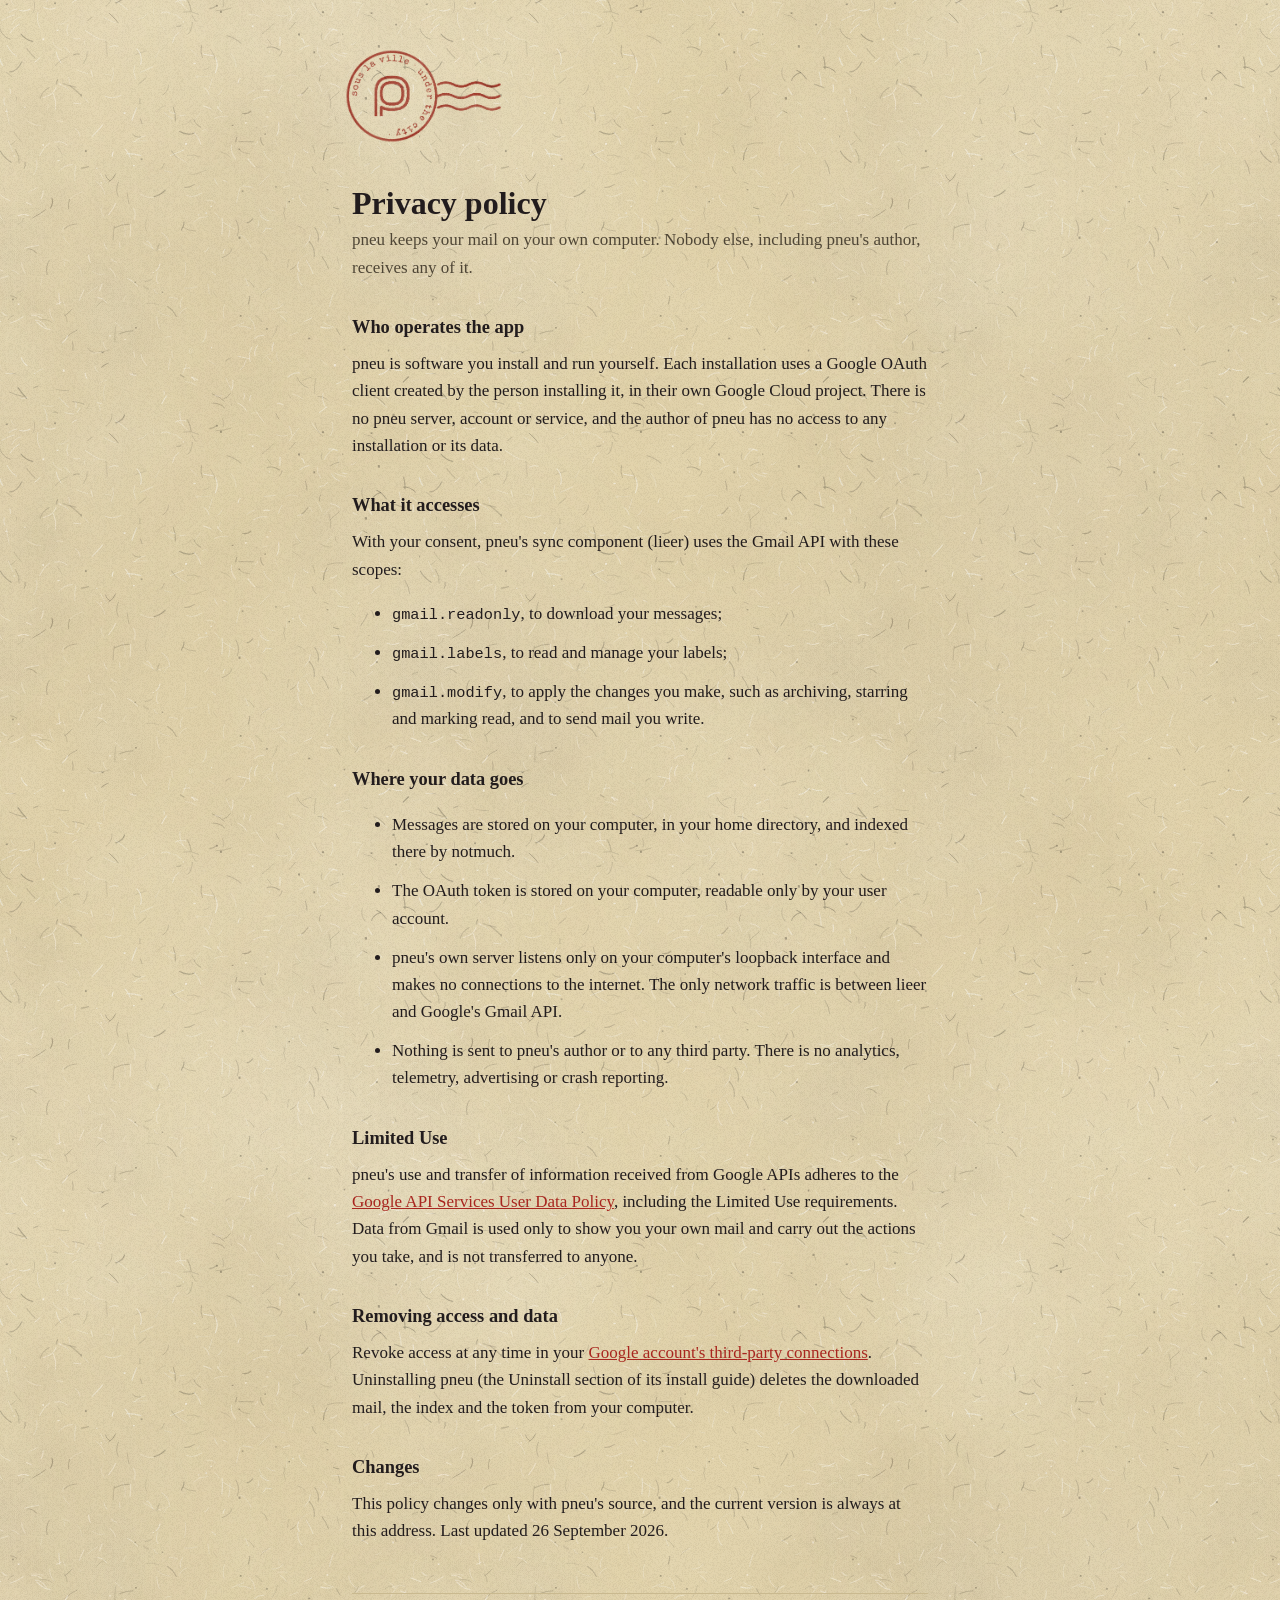
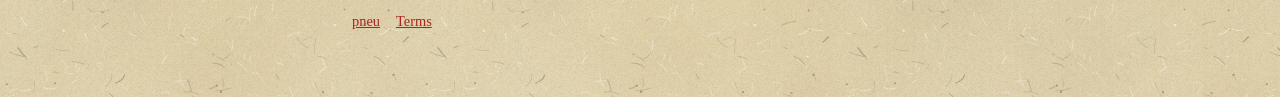
==== privacy/index.html @ bc9b67cb "pneu's pages, moved from jordan.mckible.com/pneu/ to pneu.mckible.com Co-Authored-By: Claude Opus 5." ====
<!doctype html>
<html lang="en">
<head>
<meta charset="utf-8">
<meta name="viewport" content="width=device-width, initial-scale=1">
<title>pneu privacy</title>
<meta name="description" content="pneu keeps your Gmail on your own computer and sends it nowhere else.">
<meta property="og:type" content="website">
<meta property="og:site_name" content="pneu">
<meta property="og:title" content="pneu privacy">
<meta property="og:description" content="pneu keeps your Gmail on your own computer and sends it nowhere else.">
<meta property="og:url" content="https://pneu.mckible.com/privacy/">
<meta property="og:image" content="https://pneu.mckible.com/social.jpg">
<meta property="og:image:width" content="1280">
<meta property="og:image:height" content="640">
<meta property="og:image:alt" content="The pneu postmark stamped in red on manila paper, beside the name pneu in pen">
<meta name="twitter:card" content="summary_large_image">
<link rel="icon" href="../favicon.svg" type="image/svg+xml">
<link rel="stylesheet" href="../style.css">
</head>
<body>
<main>
<picture><source media="(prefers-color-scheme: dark)" srcset="../stamp-sous-la-ville-inked-dark.webp"><img class="stamp small" src="../stamp-sous-la-ville-inked.webp" width="500" height="300" alt="The pneu postmark, ringed by “sous la ville · under the city”"></picture>
<h1>Privacy policy</h1>
<p class="lede">pneu keeps your mail on your own computer. Nobody else,
including pneu's author, receives any of it.</p>

<h2>Who operates the app</h2>
<p>pneu is software you install and run yourself. Each installation uses a
Google OAuth client created by the person installing it, in their own Google
Cloud project. There is no pneu server, account or service, and the author of
pneu has no access to any installation or its data.</p>

<h2>What it accesses</h2>
<p>With your consent, pneu's sync component (lieer) uses the Gmail API with
these scopes:</p>
<ul>
<li><code>gmail.readonly</code>, to download your messages;</li>
<li><code>gmail.labels</code>, to read and manage your labels;</li>
<li><code>gmail.modify</code>, to apply the changes you make, such as
archiving, starring and marking read, and to send mail you write.</li>
</ul>

<h2>Where your data goes</h2>
<ul>
<li>Messages are stored on your computer, in your home directory, and indexed
there by notmuch.</li>
<li>The OAuth token is stored on your computer, readable only by your user
account.</li>
<li>pneu's own server listens only on your computer's loopback interface and
makes no connections to the internet. The only network traffic is between
lieer and Google's Gmail API.</li>
<li>Nothing is sent to pneu's author or to any third party. There is no
analytics, telemetry, advertising or crash reporting.</li>
</ul>

<h2>Limited Use</h2>
<p>pneu's use and transfer of information received from Google APIs adheres to
the <a href="https://developers.google.com/terms/api-services-user-data-policy">Google
API Services User Data Policy</a>, including the Limited Use requirements. Data
from Gmail is used only to show you your own mail and carry out the actions you
take, and is not transferred to anyone.</p>

<h2>Removing access and data</h2>
<p>Revoke access at any time in your
<a href="https://myaccount.google.com/connections">Google account's third-party
connections</a>. Uninstalling pneu (the Uninstall section of its install
guide) deletes the downloaded mail, the index and the token from your
computer.</p>

<h2>Changes</h2>
<p>This policy changes only with pneu's source, and the current version is always
at this address. Last updated 26 September 2026.</p>

<nav><a href="../">pneu</a><a href="../terms/">Terms</a></nav>
</main>
</body>
</html>
---- style.css ----
/* pneu's colours (brand/README.md in the pneu repo): the page is paper with
   ink on it, and the stamp is the red. In the dark the paper becomes ink and
   links take the petit bleu, since red reads poorly on ink. */
:root { color-scheme: light dark; --bg: #e2d3ab; --fg: #221c1d; --muted: #4f4636; --rule: #c9b98f; --accent: #a8261f; }
@media (prefers-color-scheme: dark) { :root { --bg: #2f2c2a; --fg: #e2d3ab; --muted: #b3a785; --rule: #43393a; --accent: #86aecb; } }
* { box-sizing: border-box; }
/* The ground is the omakase kit's paper: two translucent tiles over the
   colour, so the same grain works on the dark ground. */
body { margin: 0; background: url(tex/paper.webp) 0 0 / 420px, url(tex/mottle.webp) 0 0 / 1100px, var(--bg); color: var(--fg); font: 17px/1.6 Georgia, "Iowan Old Style", serif; }
main { max-width: 38rem; margin: 0 auto; padding: 3rem 1rem 4rem; }
.stamp { display: block; width: 15rem; max-width: 70%; height: auto; margin: 0 0 2.5rem -0.5rem; }
.stamp.small { width: 10rem; }
h1 { font-size: 2rem; line-height: 1.2; margin: 0 0 .25rem; }
h1.name { margin-bottom: .75rem; }
/* Only the postmark is printed: the inked stamp (baked, never a live filter)
   is multiplied into the paper so its fibres show through. On the dark ground
   the lighter-inked dark cut sits on top. Type stays crisp. */
.stamp { mix-blend-mode: multiply; }
@media (prefers-color-scheme: dark) { .stamp { mix-blend-mode: normal; } }
h1.name img { display: block; width: 11rem; height: auto; }
h2 { font-size: 1.15rem; margin: 2rem 0 .5rem; }
p, li { margin: 0 0 .75rem; }
.lede { color: var(--muted); margin-bottom: 2rem; }
a { color: var(--accent); }
code { font: .9em ui-monospace, "SF Mono", Menlo, monospace; }
nav { font-size: .9rem; border-top: 1px solid var(--rule); margin-top: 3rem; padding-top: 1rem; color: var(--muted); }
nav a { margin-right: 1rem; }
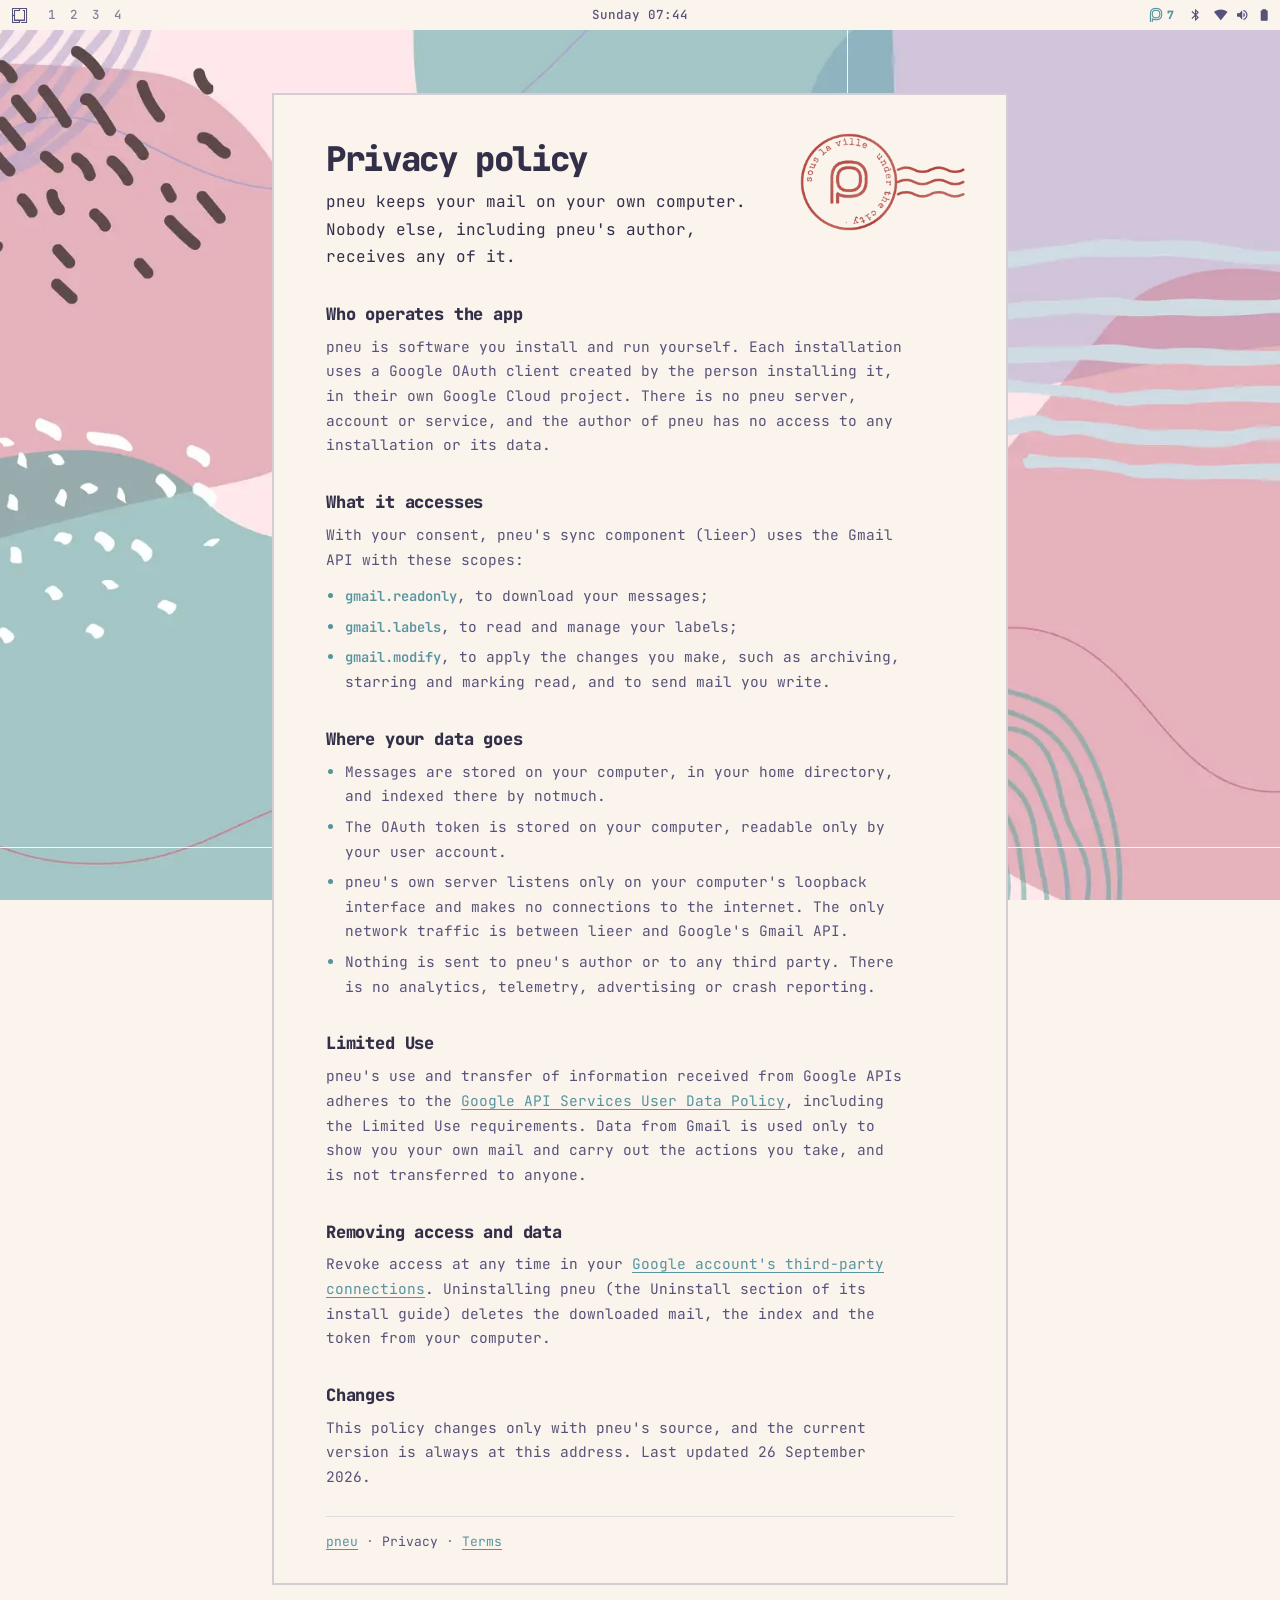
==== commit c9c301cd: "The marketing page: an Omarchy desktop that wears each theme Home, privacy and terms in one design, " ====
--- a/privacy/index.html
+++ b/privacy/index.html
@@ -15,12 +15,40 @@
 <meta property="og:image:height" content="640">
 <meta property="og:image:alt" content="The pneu postmark stamped in red on manila paper, beside the name pneu in pen">
 <meta name="twitter:card" content="summary_large_image">
+<meta name="color-scheme" content="dark light">
 <link rel="icon" href="../favicon.svg" type="image/svg+xml">
+<link rel="preload" href="../fonts/jbmono.woff2" as="font" type="font/woff2" crossorigin>
 <link rel="stylesheet" href="../style.css">
+<!-- The theme: the last one seen on the home page, else Tokyo Night (Rose
+     Pine on a light system). Set before the first paint. -->
+<script src="../themes.js"></script>
+<script src="../reading.js"></script>
 </head>
-<body>
-<main>
-<picture><source media="(prefers-color-scheme: dark)" srcset="../stamp-sous-la-ville-inked-dark.webp"><img class="stamp small" src="../stamp-sous-la-ville-inked.webp" width="500" height="300" alt="The pneu postmark, ringed by “sous la ville · under the city”"></picture>
+<body class="reading">
+
+<div class="wall" aria-hidden="true"><img class="wall-img" alt=""></div>
+
+<header class="bar">
+  <div class="bar-l">
+    <span class="logo" aria-hidden="true">&#xe900;</span>
+    <nav class="ws" aria-label="Home page sections">
+      <a href="../#top">1</a><a href="../#why">2</a><a href="../#ready">3</a><a href="../#histoire">4</a>
+    </nav>
+  </div>
+  <div class="bar-c"><span class="clock">Tuesday 13:42</span></div>
+  <div class="bar-r">
+    <button class="pw" type="button" aria-describedby="pw-tip"><span class="pw-mark" aria-hidden="true">&#xe000;</span><span class="pw-n">7</span><span class="sr"> unread</span></button>
+    <div class="tip" id="pw-tip" role="tooltip">7 unread · Tessa, Sam, Nadia +4</div>
+    <span class="ico" aria-hidden="true">&#xf00af;</span>
+    <span class="ico" aria-hidden="true">&#xf0928;</span>
+    <span class="ico" aria-hidden="true">&#xf057e;</span>
+    <span class="ico" aria-hidden="true">&#xf0079;</span>
+  </div>
+</header>
+
+<main class="page">
+<article class="win legal">
+<span class="sig"><img class="lt" src="../img/stamp-sous-la-ville-inked.webp" width="500" height="300" alt="The pneu postmark, ringed by “sous la ville · under the city”"><img class="dk" src="../img/stamp-sous-la-ville-inked-dark.webp" width="500" height="300" alt="" loading="lazy"></span>
 <h1>Privacy policy</h1>
 <p class="lede">pneu keeps your mail on your own computer. Nobody else,
 including pneu's author, receives any of it.</p>
@@ -72,7 +100,9 @@
 <p>This policy changes only with pneu's source, and the current version is always
 at this address. Last updated 26 September 2026.</p>
 
-<nav><a href="../">pneu</a><a href="../terms/">Terms</a></nav>
+<nav class="links"><a href="../">pneu</a> · <a href="../privacy/" aria-current="page">Privacy</a> · <a href="../terms/">Terms</a></nav>
+</article>
 </main>
+
 </body>
 </html>
--- a/style.css
+++ b/style.css
@@ -1,27 +1,367 @@
-/* pneu's colours (brand/README.md in the pneu repo): the page is paper with
-   ink on it, and the stamp is the red. In the dark the paper becomes ink and
-   links take the petit bleu, since red reads poorly on ink. */
-:root { color-scheme: light dark; --bg: #e2d3ab; --fg: #221c1d; --muted: #4f4636; --rule: #c9b98f; --accent: #a8261f; }
-@media (prefers-color-scheme: dark) { :root { --bg: #2f2c2a; --fg: #e2d3ab; --muted: #b3a785; --rule: #43393a; --accent: #86aecb; } }
+/* pneu.mckible.com, the "desktop" study, round 2.
+   The page is an Omarchy desktop: the theme's wallpaper behind everything and
+   an Omarchy bar on top. The words sit on the desktop itself; pneu's
+   screenshot is a picture laid on it, and changes visibly with the theme.
+   The four colours are exactly what pneu's theme hook writes (--bg --fg
+   --accent --selection), plus the theme's red; every other tone is mixed
+   from them. desk.js swaps the four, and the registered properties glide. */
+
+@font-face { font-family: "JB"; src: url(fonts/jbmono.woff2) format("woff2"); font-weight: 100 800; font-display: swap; }
+@font-face { font-family: "Omarchy Logo"; src: url(fonts/omarchy-logo.woff2) format("woff2"); font-display: block; }
+@font-face { font-family: "Bar Icons"; src: url(fonts/bar-icons.woff2) format("woff2"); font-display: block; }
+@font-face { font-family: "pneu mark"; src: url(fonts/pneu-mark.woff2) format("woff2"); font-display: block; }
+
+@property --bg { syntax: "<color>"; inherits: true; initial-value: #1a1b26; }
+@property --fg { syntax: "<color>"; inherits: true; initial-value: #a9b1d6; }
+@property --accent { syntax: "<color>"; inherits: true; initial-value: #7aa2f7; }
+@property --selection { syntax: "<color>"; inherits: true; initial-value: #292e42; }
+@property --red { syntax: "<color>"; inherits: true; initial-value: #f7768e; }
+
+/* Tokyo Night, Omarchy's default, until desk.js says otherwise; Rose Pine on
+   a light system. */
+:root {
+  color-scheme: dark;
+  --bg: #1a1b26; --fg: #a9b1d6; --accent: #7aa2f7; --selection: #292e42; --red: #f7768e;
+  --out: clamp(12px, 3vw, 48px);
+  --barh: 30px;
+}
+/* The derived tones, wherever a theme's four colours are set: the page, and
+   the hero's next-theme copy during a wipe. */
+:root, .themed {
+  --muted: color-mix(in oklab, var(--fg) 70%, var(--bg));
+  --border: color-mix(in oklab, var(--fg) 14%, var(--bg));
+  --strong: light-dark(color-mix(in oklab, var(--fg) 70%, black), color-mix(in oklab, var(--fg) 60%, white));
+  --inactive: color-mix(in oklab, var(--fg) 22%, var(--bg));
+  --veil: color-mix(in oklab, var(--bg) 86%, transparent);
+}
+@media (prefers-color-scheme: light) {
+  :root { color-scheme: light; --bg: #faf4ed; --fg: #575279; --accent: #56949f; --selection: #dfdad9; --red: #b4637a; }
+}
+:root[data-mode="dark"] { color-scheme: dark; }
+:root[data-mode="light"] { color-scheme: light; }
+
 * { box-sizing: border-box; }
-/* The ground is the omakase kit's paper: two translucent tiles over the
-   colour, so the same grain works on the dark ground. */
-body { margin: 0; background: url(tex/paper.webp) 0 0 / 420px, url(tex/mottle.webp) 0 0 / 1100px, var(--bg); color: var(--fg); font: 17px/1.6 Georgia, "Iowan Old Style", serif; }
-main { max-width: 38rem; margin: 0 auto; padding: 3rem 1rem 4rem; }
-.stamp { display: block; width: 15rem; max-width: 70%; height: auto; margin: 0 0 2.5rem -0.5rem; }
-.stamp.small { width: 10rem; }
-h1 { font-size: 2rem; line-height: 1.2; margin: 0 0 .25rem; }
-h1.name { margin-bottom: .75rem; }
-/* Only the postmark is printed: the inked stamp (baked, never a live filter)
-   is multiplied into the paper so its fibres show through. On the dark ground
-   the lighter-inked dark cut sits on top. Type stays crisp. */
-.stamp { mix-blend-mode: multiply; }
-@media (prefers-color-scheme: dark) { .stamp { mix-blend-mode: normal; } }
-h1.name img { display: block; width: 11rem; height: auto; }
-h2 { font-size: 1.15rem; margin: 2rem 0 .5rem; }
-p, li { margin: 0 0 .75rem; }
-.lede { color: var(--muted); margin-bottom: 2rem; }
-a { color: var(--accent); }
-code { font: .9em ui-monospace, "SF Mono", Menlo, monospace; }
-nav { font-size: .9rem; border-top: 1px solid var(--rule); margin-top: 3rem; padding-top: 1rem; color: var(--muted); }
-nav a { margin-right: 1rem; }
+html { scroll-padding-top: calc(var(--barh) + 8px); }
+body {
+  margin: 0; overflow-x: clip;
+  background: var(--bg); color: var(--fg);
+  font: 15px/1.65 "JB", ui-monospace, monospace;
+  font-variant-ligatures: none;
+  -webkit-font-smoothing: antialiased;
+}
+a { color: var(--accent); text-underline-offset: 3px; text-decoration-thickness: 1px; }
+a:hover { text-decoration-thickness: 2px; }
+button { font: inherit; color: inherit; }
+kbd { font: 700 .95em "JB", monospace; color: var(--accent); }
+.sr { position: absolute; width: 1px; height: 1px; overflow: hidden; clip-path: inset(50%); white-space: nowrap; }
+:focus-visible { outline: 2px solid var(--accent); outline-offset: 2px; }
+
+/* ---------- the wallpaper ---------- */
+.wall { position: fixed; inset: 0; z-index: -1; background: var(--bg); }
+.wall .layer { position: absolute; inset: 0; opacity: 0; }
+.wall .layer.on { opacity: 1; }
+.wall .layer.in { z-index: 1; opacity: 1; }
+.wall img { width: 100%; height: 100%; object-fit: cover; display: block; }
+
+/* ---------- the bar ---------- */
+.bar {
+  position: sticky; top: 0; z-index: 10; height: var(--barh);
+  display: grid; grid-template-columns: 1fr auto 1fr; align-items: center;
+  padding: 0 12px; background: var(--bg); color: var(--fg); font-size: 12.5px;
+}
+.bar-l, .bar-r { display: flex; align-items: center; min-width: 0; }
+.bar-r { justify-content: flex-end; gap: 15px; position: relative; }
+.logo { font: 15px/1 "Omarchy Logo"; margin-right: 14px; }
+.ws { display: flex; }
+.ws a { color: var(--muted); text-decoration: none; width: 22px; text-align: center; font-weight: 500; transition: color .3s; }
+.ws a.on { color: var(--accent); font-weight: 800; }
+.ws a:hover { color: var(--fg); }
+.clock { font-weight: 500; white-space: nowrap; }
+.ico { font: 14px/1 "Bar Icons"; }
+.pw { all: unset; display: inline-flex; align-items: center; gap: 4px; cursor: pointer; color: var(--accent); padding: 4px 2px; }
+.pw-mark { font: 14px/1 "pneu mark"; }
+.pw-n { font-weight: 800; font-size: 11.5px; }
+.tip {
+  position: absolute; top: calc(100% + 6px); right: 70px; white-space: nowrap;
+  background: var(--bg); color: var(--fg); border: 1px solid var(--inactive);
+  padding: 5px 10px; font-size: 12px; opacity: 0; pointer-events: none; transform: translateY(-3px);
+  transition: opacity .2s, transform .2s;
+}
+.pw:hover + .tip, .pw:focus-visible + .tip { opacity: 1; transform: none; }
+
+/* ---------- windows ---------- */
+.win { background: var(--bg); color: var(--fg); border: 2px solid var(--inactive); }
+
+/* ---------- the hero ---------- */
+.hero { overflow-x: clip; position: relative; isolation: isolate; }
+.ground { position: relative; isolation: isolate; min-height: calc(100svh - var(--barh)); padding: var(--out); display: grid; color: var(--fg); }
+/* A veil of the theme's ground under the words, so they read on any
+   wallpaper; the picture sits clear of it. */
+.ground::before { content: ""; position: absolute; inset: 0; z-index: -1; pointer-events: none; }
+/* The next theme's copy of the ground, laid over the live one during a
+   wipe: its own wallpaper behind it (desk.js places it to match the fixed
+   one), so every pixel is wholly the old theme's or the new one's. It never
+   takes a pointer or focus (inert); clicks fall through to the live ground. */
+.bar.next { position: absolute; inset: 0; pointer-events: none; }
+.ground.next { position: absolute; inset: 0; z-index: 2; pointer-events: none; background-repeat: no-repeat; }
+
+.name svg { display: block; width: 92px; height: auto; color: var(--strong); margin-bottom: 26px; }
+h1 {
+  font-size: clamp(32px, 3.4vw, 54px); line-height: 1.04; letter-spacing: -0.04em;
+  font-weight: 800; margin: 0 0 18px; color: var(--strong); text-wrap: balance;
+}
+.acc { color: var(--accent); }
+.sub { font-size: 16px; margin: 0; max-width: 32ch; color: var(--fg); }
+
+.prompt {
+  display: flex; align-items: flex-start; gap: 10px;
+  border: 1px solid var(--inactive); background: var(--bg);
+  padding: 11px 12px 11px 14px;
+}
+.prompt code { font: 13.5px/1.55 "JB", monospace; flex: 1; min-width: 0; overflow-wrap: break-word; color: var(--strong); }
+.ps { color: var(--accent); font-weight: 800; }
+.copy { flex: none; border: 0; cursor: pointer; padding: 3px 11px; font-size: 12.5px; font-weight: 700; background: var(--accent); color: var(--bg); }
+.copy:hover { filter: brightness(1.08); }
+.copy.done { background: var(--fg); }
+.note { color: var(--muted); font-size: 12.5px; margin: 10px 0 0; line-height: 1.6; max-width: 46ch; }
+
+/* The picture: a print of the app on a warm mat with a fine edge, so it
+   reads on a light wallpaper as well as a dark one, and a shadow under it. */
+.photo { margin: 0; min-width: 0; position: relative; }
+.print {
+  position: relative; padding: 9px;
+  background: #ece5d5;
+  box-shadow: 0 0 0 1px rgba(40, 30, 20, .22), 0 1px 2px rgba(0,0,0,.3), 0 28px 60px -18px rgba(0,0,0,.6);
+}
+.stack { position: relative; aspect-ratio: 1400 / 820; overflow: hidden; background: var(--bg); }
+.stack .layer { position: absolute; inset: 0; }
+.stack .layer:not(.on) { visibility: hidden; }
+.stack .layer.in { visibility: visible; z-index: 1; }
+.stack img { display: block; width: 100%; height: 100%; object-fit: cover; object-position: left top; }
+
+.cap {
+  display: flex; align-items: center; justify-content: space-between; gap: 12px;
+  margin-top: 14px; padding: 5px 6px 5px 12px; font-size: 12.5px; color: var(--muted);
+  background: var(--veil); width: fit-content; max-width: 100%;
+}
+.sh { white-space: nowrap; overflow: hidden; min-width: 0; }
+.dollar { color: var(--accent); }
+.typed { color: var(--fg); }
+.caret { display: inline-block; width: .6em; height: 1.1em; vertical-align: -0.2em; background: var(--fg); margin-left: 1px; animation: blink 1.1s steps(1) infinite; }
+@keyframes blink { 50% { opacity: 0; } }
+.ctl { display: flex; gap: 2px; flex: none; }
+.ctl button { background: none; border: 1px solid transparent; color: var(--muted); cursor: pointer; padding: 0 7px; line-height: 1.6; }
+.ctl button:hover { color: var(--accent); border-color: var(--border); }
+.ctl .pause[aria-pressed="true"] { color: var(--accent); }
+
+/* The words down the left on a veil of the theme's ground; the print laid at
+   an angle, running off the right edge; the prompt and its note along the
+   foot of the desk. A theme change sweeps across all of it, left to right. */
+@media (min-width: 981px) {
+  .ground {
+    grid-template-columns: minmax(330px, 27rem) minmax(0, 1fr);
+    grid-template-rows: 1fr auto 1fr auto; column-gap: clamp(28px, 4vw, 64px);
+  }
+  /* The veil fades out downwards as well as rightwards, so it has no lower
+     edge: the hero ends on clear wallpaper. */
+  .ground::before {
+    background: linear-gradient(90deg, color-mix(in oklab, var(--bg) 90%, transparent) 0, color-mix(in oklab, var(--bg) 72%, transparent) 30%, transparent 52%);
+    -webkit-mask-image: linear-gradient(180deg, #000 0, #000 55%, transparent 88%);
+    mask-image: linear-gradient(180deg, #000 0, #000 55%, transparent 88%);
+  }
+  .words { grid-column: 1; grid-row: 2; }
+  .photo { grid-column: 2; grid-row: 1 / 4; align-self: center; margin-right: calc(-1 * var(--out) - 7vw); }
+  .print { transform: rotate(-2deg); transform-origin: 30% 50%; }
+  .cap { margin-left: 3%; transform: rotate(-2deg); transform-origin: left center; }
+  .act {
+    grid-column: 1 / -1; grid-row: 4; margin-top: 28px;
+    display: flex; align-items: center; gap: 22px;
+    width: fit-content; max-width: 100%; padding: 9px 20px 9px 9px;
+  }
+  .act .prompt { flex: none; }
+  .prompt code { white-space: nowrap; }
+  .act .note { margin: 0; max-width: 66ch; }
+  .act .note { font-size: 13.5px; color: var(--fg); }
+}
+
+/* The prompt and its note sit on a pool of the theme's ground with soft,
+   blurred edges, not a box. */
+.act { position: relative; isolation: isolate; }
+.act::before { content: ""; position: absolute; inset: -12px -26px; z-index: -1; pointer-events: none; background: var(--veil); filter: blur(14px); border-radius: 30px; }
+
+/* The sweep: a fine line along the wipe's edge, so it reads as one pass. */
+.sweep {
+  position: absolute; top: 0; bottom: 0; left: 0; width: 1px; z-index: 3; pointer-events: none; opacity: 0;
+  background: color-mix(in oklab, var(--accent) 70%, white);
+  box-shadow: 0 0 8px 1px color-mix(in oklab, var(--accent) 35%, transparent);
+}
+.mk { position: absolute; width: 0; height: 0; }
+.mk[data-k="tl"] { left: 0; top: 0; } .mk[data-k="tr"] { right: 0; top: 0; }
+.mk[data-k="bl"] { left: 0; bottom: 0; } .mk[data-k="br"] { right: 0; bottom: 0; }
+
+/* ---------- the pitches: one window, two short sections ----------
+   It starts on clear wallpaper, well below the hero's veil. */
+.pitches { width: min(100% - 2 * var(--out), 52rem); margin: clamp(56px, 11vh, 120px) auto 0; padding: clamp(24px, 4vw, 44px) clamp(20px, 4.4vw, 52px); }
+.pitches h2 { font-weight: 800; font-size: 19px; letter-spacing: -0.01em; color: var(--strong); margin: 0 0 6px; }
+.pitches p { margin: 0; max-width: 62ch; }
+.how { border-top: 1px solid var(--border); margin-top: clamp(28px, 4vw, 40px); padding-top: clamp(24px, 3.4vw, 34px); }
+
+/* ---------- keyboard first: pneu's list and key bar, drawn ----------
+   Tones and sizes are pneu's app.css: --muted, --border, --unread and --bar
+   derived from the theme's two ends, the row grid, the cursor's rail, the
+   key bar's hints and their 360ms step aside. */
+.kdemo {
+  --muted: color-mix(in oklab, var(--fg) 75%, var(--bg));
+  --border: color-mix(in oklab, var(--fg) 12%, var(--bg));
+  --unread: light-dark(color-mix(in oklab, var(--fg) 60%, black), color-mix(in oklab, var(--fg) 60%, white));
+  --bar: light-dark(oklch(from var(--bg) calc(l - 0.07) c h), oklch(from var(--bg) calc(l - 0.10) c h));
+  --rh: 28px;
+  position: relative;
+  margin-top: 20px;
+  font: 13px/19px "JB", ui-monospace, monospace;
+}
+.kwin { position: relative; border: 1px solid var(--border); background: var(--bg); overflow: hidden; }
+.krows { list-style: none; margin: 0; padding: 0; position: relative; isolation: isolate; height: calc(7 * var(--rh)); overflow: hidden; }
+.krows .cursor { position: absolute; left: 0; right: 0; top: 0; height: var(--rh); z-index: -1; background: var(--selection); border-left: 3px solid var(--accent); }
+.row {
+  display: grid; grid-template-columns: 19ch minmax(0, 1fr) auto 8.5ch; gap: 2ch;
+  padding: 4px 1ch; border-left: 3px solid transparent; border-bottom: 1px solid var(--border);
+  white-space: nowrap; height: var(--rh); overflow: hidden;
+}
+.row > span { overflow: hidden; text-overflow: ellipsis; }
+.row .authors { color: var(--fg); }
+.row .subject { color: var(--fg); }
+.row .date { grid-column: 4; color: var(--muted); text-align: right; }
+.row.unread .authors, .row.unread .subject { color: var(--unread); font-weight: bold; }
+.row.flagged .subject::before { content: "★ "; color: var(--accent); }
+.row .count { align-self: center; padding: 0 0.6ch; font-size: 12px; line-height: 1.3; color: var(--muted); border: 1px solid var(--border); border-radius: 3px; }
+.row.unread .count { color: var(--accent); border-color: color-mix(in srgb, var(--accent) 45%, transparent); background: color-mix(in srgb, var(--accent) 12%, transparent); }
+.row.attach .date::before {
+  content: ""; display: inline-block; width: 0.9em; height: 0.9em; margin-right: 0.6ch; vertical-align: -0.1em; background: currentColor;
+  -webkit-mask: url("data:image/svg+xml,%3Csvg xmlns='http://www.w3.org/2000/svg' viewBox='0 0 16 16' fill='none' stroke='black' stroke-width='1.4' stroke-linecap='round' stroke-linejoin='round'%3E%3Cpath d='M13.5 7.5 8 13a3.5 3.5 0 0 1-5-5l6-6a2.3 2.3 0 0 1 3.3 3.3l-6 6a1.2 1.2 0 0 1-1.7-1.7L10 4.2'/%3E%3C/svg%3E") center / contain no-repeat;
+  mask: url("data:image/svg+xml,%3Csvg xmlns='http://www.w3.org/2000/svg' viewBox='0 0 16 16' fill='none' stroke='black' stroke-width='1.4' stroke-linecap='round' stroke-linejoin='round'%3E%3Cpath d='M13.5 7.5 8 13a3.5 3.5 0 0 1-5-5l6-6a2.3 2.3 0 0 1 3.3 3.3l-6 6a1.2 1.2 0 0 1-1.7-1.7L10 4.2'/%3E%3C/svg%3E") center / contain no-repeat;
+}
+.kbar {
+  display: flex; align-items: center; gap: 2ch; height: 28px; padding: 0 1ch;
+  font-size: 12px; color: var(--muted); background: var(--bar); border-top: 1px solid var(--border);
+}
+.kbar .keys { flex: 1 1 auto; min-width: 0; margin: 0; overflow: hidden; white-space: nowrap; }
+.kbar .h { display: inline-block; max-width: 22ch; margin-right: 2ch; overflow: hidden; white-space: nowrap; vertical-align: bottom; }
+.kbar .h.flash kbd { color: var(--unread); }
+.kbar .h kbd { font: inherit; margin-right: 0.6ch; color: color-mix(in oklab, var(--accent) 85%, var(--fg)); }
+.kbar .h.learned { max-width: 0; margin-right: 0; opacity: 0; }
+.kbar .status { flex: 0 1 auto; min-width: 0; max-width: 0; white-space: nowrap; overflow: hidden; color: var(--fg); opacity: 0; }
+.kbar .status.show { opacity: 1; max-width: 40ch; }
+.kbar .undo { margin-left: 1ch; padding: 0 0.8ch; color: var(--accent); border: 1px solid var(--accent); border-radius: 2px; }
+.press { position: absolute; right: 0; bottom: calc(100% + 8px); pointer-events: none; }
+.press .cap {
+  display: block; font: 700 15px/1 "JB", monospace; color: var(--accent); min-width: 2.2em; text-align: center;
+  padding: 7px 9px 6px; border: 1px solid color-mix(in oklab, var(--fg) 30%, var(--bg)); border-bottom-width: 3px; background: var(--bar);
+  box-shadow: 0 6px 16px -6px rgba(0,0,0,.45);
+  opacity: 0;
+}
+
+/* ---------- the close ---------- */
+.ready { position: relative; isolation: isolate; width: min(100% - 2 * var(--out), 52rem); margin: 0 auto; padding: clamp(80px, 14vh, 150px) 0 clamp(60px, 10vh, 110px); }
+.ready::before {
+  content: ""; position: absolute; inset: 0 -12%; z-index: -1; pointer-events: none;
+  background: radial-gradient(closest-side, color-mix(in oklab, var(--bg) 88%, transparent), color-mix(in oklab, var(--bg) 55%, transparent) 70%, transparent);
+}
+.ready h2 { font-size: clamp(28px, 3.2vw, 46px); line-height: 1.08; letter-spacing: -0.04em; font-weight: 800; color: var(--strong); margin: 0 0 22px; }
+.ready .prompt { width: fit-content; max-width: 100%; }
+.ready .note { font-size: 14px; color: var(--fg); max-width: 64ch; margin-top: 16px; text-wrap: pretty; }
+@media (min-width: 700px) { .ready .prompt code { white-space: nowrap; } }
+
+/* ---------- histoire ---------- */
+.histoire { display: grid; place-items: center; padding: 10px var(--out) clamp(60px, 9vh, 100px); }
+.card {
+  width: min(100%, 27rem); padding: 20px 26px 22px; transform: rotate(-1.6deg);
+  background: url(img/mottle.webp) 0 0 / 1100px, #e2d3ab; color: #221c1d;
+  font: 16px/1.6 Georgia, "Iowan Old Style", serif;
+  box-shadow: 0 1px 1px rgba(0,0,0,.25), 0 18px 40px -12px rgba(0,0,0,.55);
+}
+.card.paper { background: url(img/paper.webp) 0 0 / 420px, url(img/mottle.webp) 0 0 / 1100px, #e2d3ab; }
+.card .stamp { display: block; width: 62%; height: auto; margin: -4px 0 6px -14px; mix-blend-mode: multiply; }
+.card p { margin: 0; }
+
+/* A key as a keycap, as in the keyboard demo. */
+.key {
+  display: inline-block; font: 700 .86em/1 "JB", monospace; color: var(--strong);
+  padding: 3px 6px 2px; border: 1px solid color-mix(in oklab, var(--fg) 30%, var(--bg)); border-bottom-width: 3px;
+  background: color-mix(in oklab, var(--bg) 80%, var(--fg)); vertical-align: 1px;
+}
+
+.foot { width: min(100% - 2 * var(--out), 52rem); margin: 0 auto var(--out); display: flex; justify-content: center; }
+.foot nav { padding: 8px 18px; font-size: 13px; color: var(--muted); }
+
+/* ---------- narrow: words, the picture, then the prompt ---------- */
+@media (max-width: 980px) {
+  .ground { grid-template-columns: minmax(0, 1fr); row-gap: 26px; align-content: start; padding-top: calc(var(--out) + 14px); min-height: 0; }
+  .ground::before { background: linear-gradient(180deg, color-mix(in oklab, var(--bg) 88%, transparent) 0, color-mix(in oklab, var(--bg) 50%, transparent) 30%, transparent 55%); }
+  .sub { max-width: 40ch; }
+  .act { padding-bottom: 20px; }
+  .act .note { margin-top: 10px; max-width: none; font-size: 13.5px; color: var(--fg); }
+  .print { transform: rotate(-1.4deg); }
+  .cap { transform: rotate(-1.4deg); transform-origin: left center; }
+}
+@media (max-width: 560px) {
+  :root { --out: 14px; --barh: 28px; }
+  body { font-size: 14px; }
+  .bar { padding: 0 8px; font-size: 11.5px; grid-template-columns: 1fr auto; }
+  .bar-c { display: none; }
+  .bar-r { gap: 11px; }
+  .bar-r .ico:nth-of-type(-n+2) { display: none; }
+  .logo { margin-right: 6px; }
+  .tip { right: 0; }
+  .name svg { width: 76px; margin-bottom: 14px; }
+  .sub { font-size: 14.5px; }
+  .ground { row-gap: 18px; padding-top: 22px; }
+  h1 { font-size: 31px; margin-bottom: 12px; }
+  .stack { aspect-ratio: 640 / 560; }
+  .print { padding: 6px; }
+  .cap { margin-top: 10px; }
+  .prompt { padding: 9px 9px 9px 11px; }
+  .prompt code { font-size: 13px; }
+  .copy { align-self: center; padding: 5px 12px; }
+  .cap { width: 100%; }
+  .sh { text-overflow: ellipsis; }
+  .cap { font-size: 11.5px; padding-left: 9px; }
+  .ctl button { padding: 0 5px; }
+  .pitches h2 { font-size: 17px; }
+  .kdemo { font-size: 11.5px; --rh: 26px; line-height: 17px; }
+  .row { grid-template-columns: 10ch minmax(0, 1fr) 0 7.5ch; gap: 1.4ch; }
+  .row .count { display: none; }
+  .kbar { font-size: 11px; }
+  .press { bottom: auto; top: 4px; right: 6px; z-index: 2; }
+  .card { transform: rotate(-1deg); }
+}
+
+@media (prefers-reduced-motion: reduce) {
+  .caret { animation: none; }
+}
+
+/* ---------- the reading pages: privacy and terms ----------
+   The same desktop, holding still: one window of text over the wallpaper,
+   the postmark as a signature in its corner. */
+.wall-img { width: 100%; height: 100%; object-fit: cover; display: block; }
+.page { width: min(100% - 2 * var(--out), 46rem); margin: clamp(28px, 7vh, 72px) auto var(--out); }
+.legal { padding: clamp(24px, 4vw, 46px) clamp(20px, 4.4vw, 52px) clamp(20px, 3vw, 30px); font-size: 14.5px; line-height: 1.7; }
+.legal h1 { font-size: clamp(26px, 3vw, 34px); margin: 0 0 12px; }
+.legal h2 { font-size: 17px; font-weight: 800; letter-spacing: -0.01em; color: var(--strong); margin: 30px 0 6px; }
+.legal p { margin: 0 0 12px; max-width: 64ch; }
+.legal .lede { font-size: 16px; color: var(--strong); margin-bottom: 8px; }
+.legal ul { margin: 0 0 12px; padding-left: 1.3em; max-width: 64ch; }
+.legal li { margin-bottom: 6px; }
+.legal li::marker { color: var(--accent); }
+.legal code { font: 600 .95em "JB", monospace; color: var(--accent); }
+.sig { float: right; width: clamp(110px, 22vw, 170px); margin: -10px -14px 10px 18px; }
+.sig img { display: block; width: 100%; height: auto; }
+.sig .dk { display: none; }
+:root[data-mode="light"] .sig .lt { mix-blend-mode: multiply; }
+:root[data-mode="dark"] .sig .lt { display: none; }
+:root[data-mode="dark"] .sig .dk { display: block; }
+.links { clear: both; border-top: 1px solid var(--border); margin-top: 26px; padding-top: 14px; font-size: 13px; color: var(--muted); }
+.links a[aria-current="page"] { color: var(--fg); text-decoration: none; }
+@media (max-width: 560px) {
+  .sig { width: 88px; margin: -8px -8px 6px 10px; }
+}
